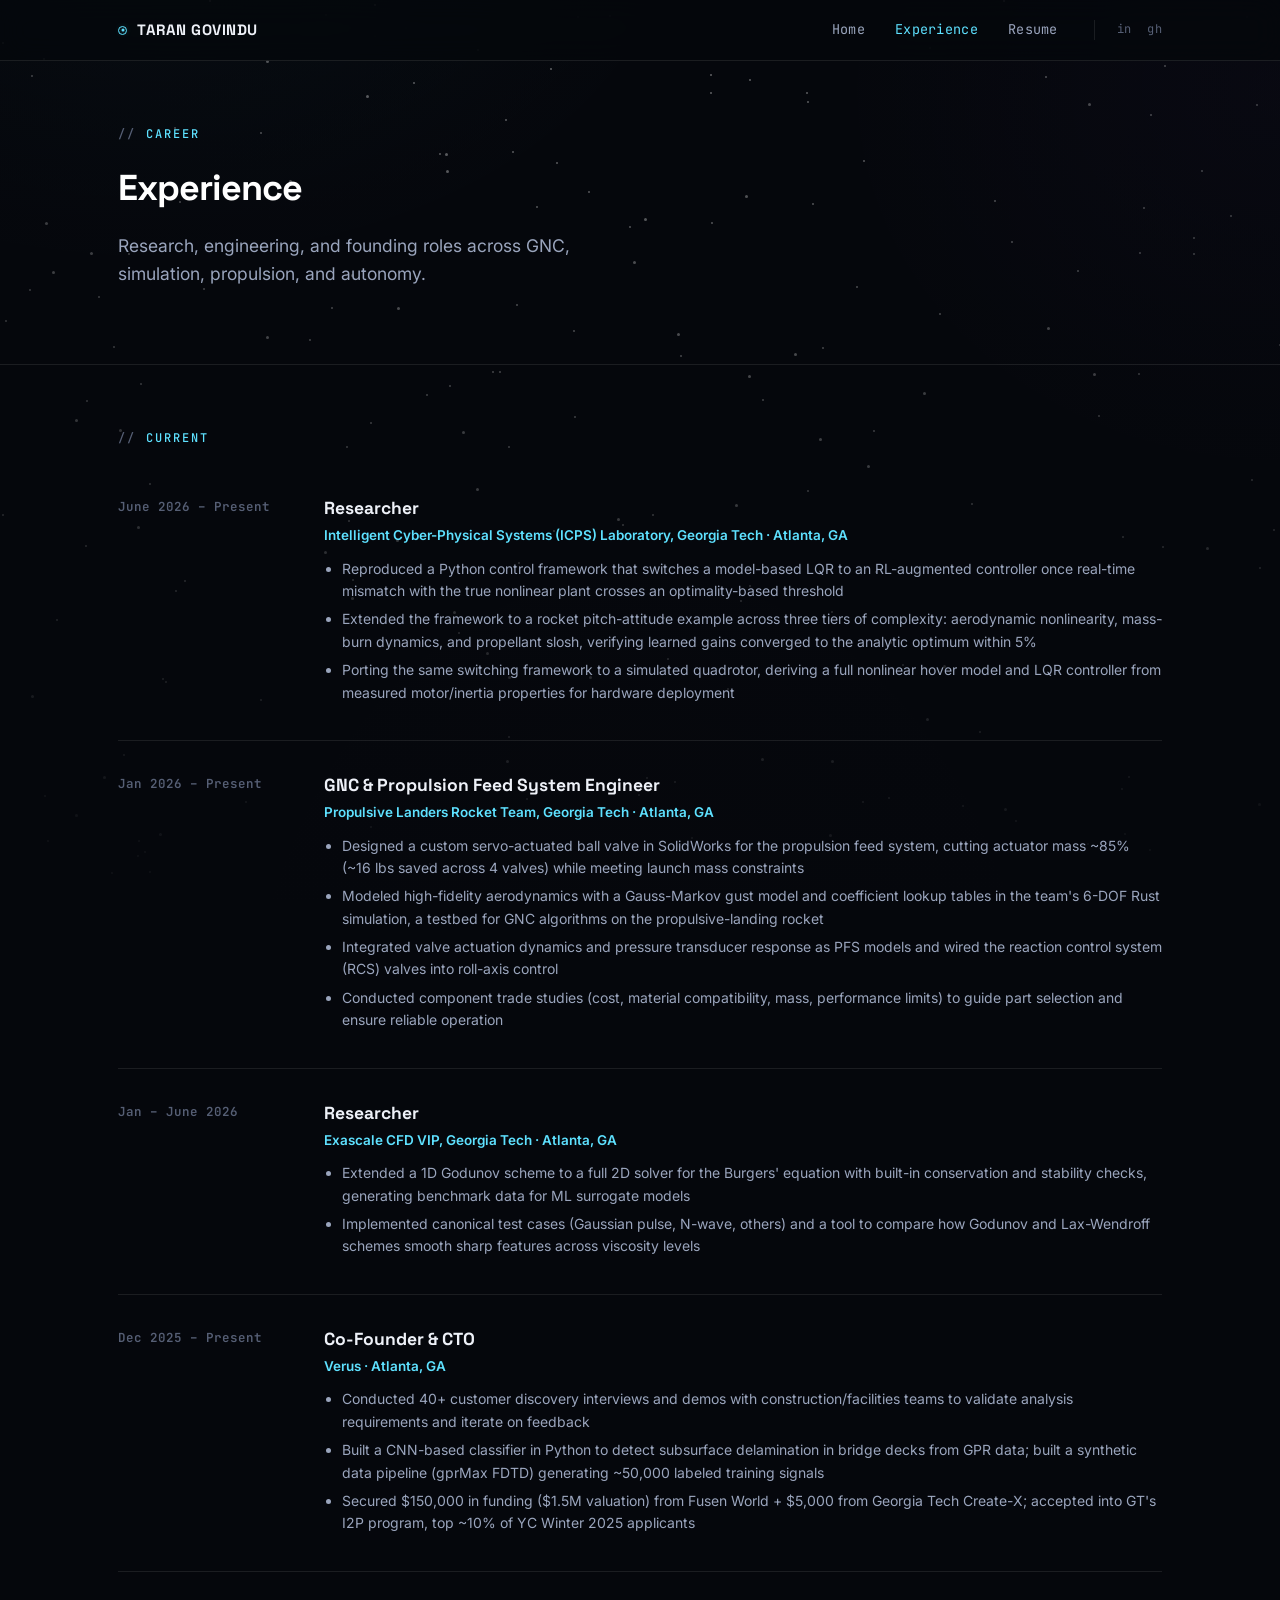
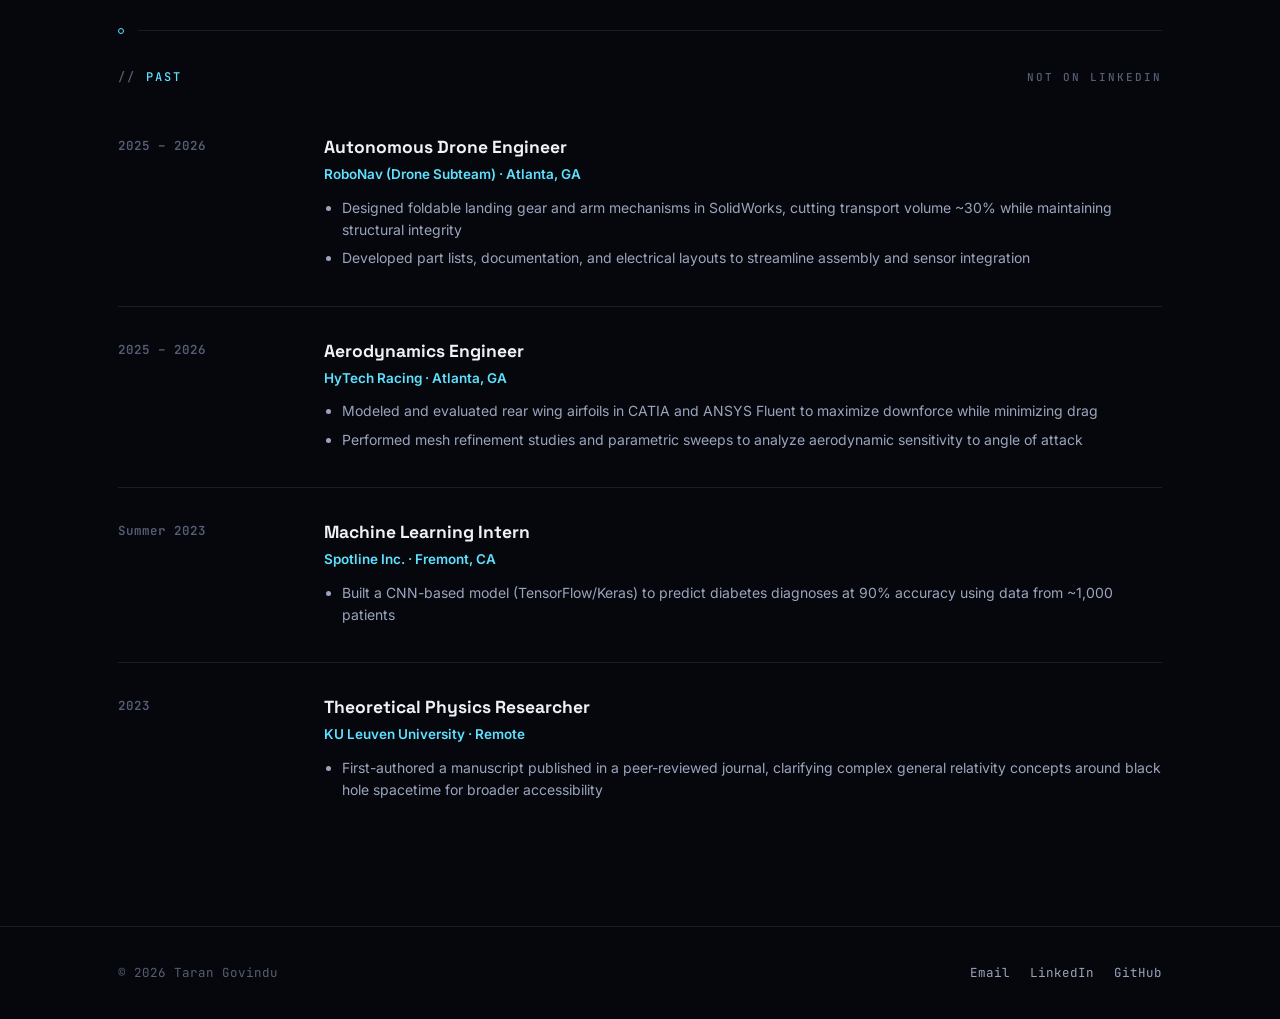
==== experience.html @ 582e8c36 "Add files via upload" ====
<!DOCTYPE html>
<html lang="en">
<head>
<meta charset="UTF-8">
<meta name="viewport" content="width=device-width, initial-scale=1.0">
<title>Experience | Taran Govindu</title>
<link rel="preconnect" href="https://fonts.googleapis.com">
<link href="https://fonts.googleapis.com/css2?family=Inter:wght@400;500;600;700&family=Space+Grotesk:wght@500;600;700&family=JetBrains+Mono:wght@400;500;600&display=swap" rel="stylesheet">
<link rel="stylesheet" href="style.css">
</head>
<body>

<div class="space-bg">
  <div class="stars-layer stars-small"></div>
  <div class="stars-layer stars-med"></div>
  <div class="stars-layer stars-big"></div>
  <div class="vignette"></div>
</div>

<nav>
  <div class="nav-inner">
    <div class="brand"><span class="orbit"></span>TARAN GOVINDU</div>
    <div class="nav-links">
      <a href="index.html">Home</a>
      <a href="experience.html" class="active">Experience</a>
      <a href="resume.html">Resume</a>
      <div class="nav-icons">
        <a href="https://www.linkedin.com/in/taran-govindu/" target="_blank">in</a>
        <a href="https://github.com/Gowindude" target="_blank">gh</a>
      </div>
    </div>
  </div>
</nav>

<header class="hero" style="padding:64px 0 44px;">
  <div class="wrap">
    <div class="eyebrow">Career</div>
    <h1 style="font-size:36px;">Experience</h1>
    <p class="tagline">Research, engineering, and founding roles across GNC, simulation, propulsion, and autonomy.</p>
  </div>
</header>

<section>
  <div class="wrap">

    <div class="eyebrow">Current</div>

    <div class="exp-item">
      <div class="exp-date">June 2026 – Present</div>
      <div>
        <div class="exp-role">Researcher</div>
        <div class="exp-org">Intelligent Cyber-Physical Systems (ICPS) Laboratory, Georgia Tech · Atlanta, GA</div>
        <ul>
          <li>Reproduced a Python control framework that switches a model-based LQR to an RL-augmented controller once real-time mismatch with the true nonlinear plant crosses an optimality-based threshold</li>
          <li>Extended the framework to a rocket pitch-attitude example across three tiers of complexity: aerodynamic nonlinearity, mass-burn dynamics, and propellant slosh, verifying learned gains converged to the analytic optimum within 5%</li>
          <li>Porting the same switching framework to a simulated quadrotor, deriving a full nonlinear hover model and LQR controller from measured motor/inertia properties for hardware deployment</li>
        </ul>
      </div>
    </div>

    <div class="exp-item">
      <div class="exp-date">Jan 2026 – Present</div>
      <div>
        <div class="exp-role">GNC &amp; Propulsion Feed System Engineer</div>
        <div class="exp-org">Propulsive Landers Rocket Team, Georgia Tech · Atlanta, GA</div>
        <ul>
          <li>Designed a custom servo-actuated ball valve in SolidWorks for the propulsion feed system, cutting actuator mass ~85% (~16 lbs saved across 4 valves) while meeting launch mass constraints</li>
          <li>Modeled high-fidelity aerodynamics with a Gauss-Markov gust model and coefficient lookup tables in the team's 6-DOF Rust simulation, a testbed for GNC algorithms on the propulsive-landing rocket</li>
          <li>Integrated valve actuation dynamics and pressure transducer response as PFS models and wired the reaction control system (RCS) valves into roll-axis control</li>
          <li>Conducted component trade studies (cost, material compatibility, mass, performance limits) to guide part selection and ensure reliable operation</li>
        </ul>
      </div>
    </div>

    <div class="exp-item">
      <div class="exp-date">Jan – June 2026</div>
      <div>
        <div class="exp-role">Researcher</div>
        <div class="exp-org">Exascale CFD VIP, Georgia Tech · Atlanta, GA</div>
        <ul>
          <li>Extended a 1D Godunov scheme to a full 2D solver for the Burgers' equation with built-in conservation and stability checks, generating benchmark data for ML surrogate models</li>
          <li>Implemented canonical test cases (Gaussian pulse, N-wave, others) and a tool to compare how Godunov and Lax-Wendroff schemes smooth sharp features across viscosity levels</li>
        </ul>
      </div>
    </div>

    <div class="exp-item">
      <div class="exp-date">Dec 2025 – Present</div>
      <div>
        <div class="exp-role">Co-Founder &amp; CTO</div>
        <div class="exp-org">Verus · Atlanta, GA</div>
        <ul>
          <li>Conducted 40+ customer discovery interviews and demos with construction/facilities teams to validate analysis requirements and iterate on feedback</li>
          <li>Built a CNN-based classifier in Python to detect subsurface delamination in bridge decks from GPR data; built a synthetic data pipeline (gprMax FDTD) generating ~50,000 labeled training signals</li>
          <li>Secured $150,000 in funding ($1.5M valuation) from Fusen World + $5,000 from Georgia Tech Create-X; accepted into GT's I2P program, top ~10% of YC Winter 2025 applicants</li>
        </ul>
      </div>
    </div>

    <div style="margin-top:12px; padding-top:44px;">
      <div class="orbit-divider"><span class="node"></span><span class="line"></span></div>
      <div class="eyebrow">Past <span class="idx">not on LinkedIn</span></div>
    </div>

    <div class="exp-item">
      <div class="exp-date">2025 – 2026</div>
      <div>
        <div class="exp-role">Autonomous Drone Engineer</div>
        <div class="exp-org">RoboNav (Drone Subteam) · Atlanta, GA</div>
        <ul>
          <li>Designed foldable landing gear and arm mechanisms in SolidWorks, cutting transport volume ~30% while maintaining structural integrity</li>
          <li>Developed part lists, documentation, and electrical layouts to streamline assembly and sensor integration</li>
        </ul>
      </div>
    </div>

    <div class="exp-item">
      <div class="exp-date">2025 – 2026</div>
      <div>
        <div class="exp-role">Aerodynamics Engineer</div>
        <div class="exp-org">HyTech Racing · Atlanta, GA</div>
        <ul>
          <li>Modeled and evaluated rear wing airfoils in CATIA and ANSYS Fluent to maximize downforce while minimizing drag</li>
          <li>Performed mesh refinement studies and parametric sweeps to analyze aerodynamic sensitivity to angle of attack</li>
        </ul>
      </div>
    </div>

    <div class="exp-item">
      <div class="exp-date">Summer 2023</div>
      <div>
        <div class="exp-role">Machine Learning Intern</div>
        <div class="exp-org">Spotline Inc. · Fremont, CA</div>
        <ul>
          <li>Built a CNN-based model (TensorFlow/Keras) to predict diabetes diagnoses at 90% accuracy using data from ~1,000 patients</li>
        </ul>
      </div>
    </div>

    <div class="exp-item" style="border-bottom:none;">
      <div class="exp-date">2023</div>
      <div>
        <div class="exp-role">Theoretical Physics Researcher</div>
        <div class="exp-org">KU Leuven University · Remote</div>
        <ul>
          <li>First-authored a manuscript published in a peer-reviewed journal, clarifying complex general relativity concepts around black hole spacetime for broader accessibility</li>
        </ul>
      </div>
    </div>

  </div>
</section>

<footer>
  <div class="wrap" style="display:flex; justify-content:space-between; width:100%; align-items:center;">
    <div>© 2026 Taran Govindu</div>
    <div class="footer-links">
      <a href="mailto:tgovindu6@gatech.edu">Email</a>
      <a href="https://www.linkedin.com/in/taran-govindu/" target="_blank">LinkedIn</a>
      <a href="https://github.com/Gowindude" target="_blank">GitHub</a>
    </div>
  </div>
</footer>

</body>
</html>
---- style.css ----
/* ===== Taran Govindu | Portfolio · Deep Space theme ===== */
:root{
  --bg: #05070c;
  --panel: rgba(16,20,32,0.6);
  --panel-solid: #0e1220;
  --border: rgba(255,255,255,0.09);
  --border-hover: rgba(94,225,255,0.45);
  --text: #eef1f8;
  --text-dim: #9aa5bd;
  --text-faint: #565f75;
  --accent: #5ee1ff;
  --accent-soft: rgba(94,225,255,0.14);
  --accent-2: #ffb454;
  --radius: 16px;
  --maxw: 1100px;
  --mono: 'JetBrains Mono', ui-monospace, monospace;
  --display: 'Space Grotesk', 'Inter', sans-serif;
  --body-font: 'Inter', -apple-system, sans-serif;
}
*{box-sizing:border-box;}
html{scroll-behavior:smooth;}
body{
  margin:0;
  background: var(--bg);
  color: var(--text);
  font-family: var(--body-font);
  line-height:1.6;
  position:relative;
  overflow-x:hidden;
}
a{color:inherit; text-decoration:none;}
.wrap{max-width:var(--maxw); margin:0 auto; padding:0 28px; position:relative; z-index:2;}

/* ===== Deep space background layers ===== */
.space-bg{
  position:fixed; inset:0; z-index:0; pointer-events:none; overflow:hidden;
  background:
    radial-gradient(ellipse 900px 600px at 12% -10%, rgba(94,225,255,0.05), transparent 60%),
    radial-gradient(ellipse 800px 700px at 100% 10%, rgba(157,94,255,0.05), transparent 55%),
    radial-gradient(ellipse 700px 900px at 50% 120%, rgba(255,140,80,0.03), transparent 60%),
    #05070c;
}
.stars-layer{position:absolute; inset:0; width:100%; height:100%;}
.stars-small{width:2px; height:2px; background:transparent; box-shadow:663px 617px #fff, 808px 2666px #fff, 98px 296px #fff, 1681px 2194px #fff, 192px 1497px #fff, 1193px 237px #fff, 1863px 2078px #fff, 439px 153px #fff, 176px 1776px #fff, 856px 286px #fff, 492px 371px #fff, 1128px 1738px #fff, 121px 2316px #fff, 253px 914px #fff, 1291px 2569px #fff, 1193px 253px #fff, 1181px 2398px #fff, 812px 203px #fff, 1999px 905px #fff, 95px 2280px #fff, 1758px 545px #fff, 593px 1716px #fff, 295px 2214px #fff, 241px 2338px #fff, 631px 2294px #fff, 1671px 2793px #fff, 370px 422px #fff, 1191px 2339px #fff, 1308px 769px #fff, 762px 399px #fff, 1121px 2916px #fff, 128px 2311px #fff, 122px 2535px #fff, 421px 2033px #fff, 1393px 2177px #fff, 875px 1286px #fff, 953px 2398px #fff, 1891px 1856px #fff, 740px 1227px #fff, 508px 736px #fff, 1431px 999px #fff, 167px 2352px #fff, 614px 2151px #fff, 1013px 1406px #fff, 1493px 1838px #fff, 589px 2494px #fff, 149px 483px #fff, 1048px 1712px #fff, 337px 1401px #fff, 311px 2002px #fff, 863px 160px #fff, 1970px 2737px #fff, 158px 2285px #fff, 1173px 1285px #fff, 696px 2847px #fff, 717px 2434px #fff, 1017px 2375px #fff, 1632px 1868px #fff, 140px 383px #fff, 1934px 1105px #fff, 970px 2855px #fff, 1360px 266px #fff, 124px 2994px #fff, 1436px 1268px #fff, 1325px 2367px #fff, 1395px 1825px #fff, 582px 2935px #fff, 790px 2738px #fff, 710px 92px #fff, 1926px 1891px #fff, 727px 688px #fff, 1251px 479px #fff, 1011px 241px #fff, 446px 1177px #fff, 264px 1014px #fff, 814px 1601px #fff, 1877px 2033px #fff, 165px 681px #fff, 919px 1645px #fff, 1125px 1138px #fff, 1809px 560px #fff, 1677px 1763px #fff, 1769px 2253px #fff, 570px 2893px #fff, 850px 1469px #fff, 1398px 1558px #fff, 1961px 945px #fff, 309px 339px #fff, 360px 619px #fff, 475px 2697px #fff, 477px 49px #fff, 993px 2413px #fff, 373px 1076px #fff, 577px 16px #fff, 298px 1716px #fff, 1094px 1512px #fff, 1248px 2319px #fff, 652px 514px #fff, 1414px 2111px #fff, 1946px 2529px #fff, 1341px 2769px #fff, 1515px 221px #fff, 935px 2787px #fff, 1634px 2290px #fff, 803px 1630px #fff, 817px 1614px #fff, 212px 1972px #fff, 1299px 1640px #fff, 127px 780px #fff, 137px 855px #fff, 902px 664px #fff, 225px 1392px #fff, 1230px 215px #fff, 209px 0px #fff, 1160px 619px #fff, 1098px 415px #fff, 1943px 1489px #fff, 1256px 104px #fff, 144px 851px #fff, 1257px 1541px #fff, 304px 2598px #fff, 516px 1422px #fff, 1233px 1491px #fff, 971px 503px #fff, 236px 1999px #fff, 954px 1967px #fff, 990px 1277px #fff, 175px 590px #fff, 209px 1403px #fff, 1516px 1084px #fff, 980px 2834px #fff, 330px 2114px #fff, 47px 840px #fff, 1947px 2163px #fff, 740px 600px #fff, 1413px 2224px #fff, 1872px 110px #fff, 1552px 2163px #fff, 610px 2633px #fff, 1768px 372px #fff, 1425px 1069px #fff, 1061px 1502px #fff, 1860px 684px #fff, 728px 912px #fff, 1090px 2218px #fff, 1595px 2059px #fff, 675px 2606px #fff, 456px 2511px #fff, 1661px 799px #fff, 1650px 980px #fff, 1675px 1641px #fff, 1515px 928px #fff, 409px 2120px #fff, 1009px 1456px #fff, 1497px 118px #fff, 57px 1144px #fff, 967px 1061px #fff, 396px 2836px #fff, 1239px 1410px #fff, 915px 2961px #fff, 715px 1493px #fff, 164px 903px #fff, 209px 929px #fff, 962px 805px #fff, 691px 837px #fff, 988px 2556px #fff, 1843px 2499px #fff, 1721px 7px #fff, 981px 2674px #fff, 704px 2634px #fff, 173px 2705px #fff, 245px 1591px #fff, 1602px 2914px #fff, 1536px 816px #fff, 979px 731px #fff, 888px 2604px #fff, 680px 355px #fff, 1640px 2956px #fff, 810px 1897px #fff, 822px 347px #fff, 1484px 650px #fff, 348px 520px #fff, 56px 619px #fff, 1209px 1906px #fff, 1651px 2686px #fff, 299px 2505px #fff, 1692px 2440px #fff, 971px 2692px #fff, 1919px 1435px #fff, 319px 2247px #fff, 1122px 536px #fff, 43px 58px #fff, 1637px 2975px #fff, 1330px 420px #fff, 1078px 570px #fff, 888px 797px #fff, 1691px 864px #fff, 57px 1031px #fff, 435px 1199px #fff, 1026px 985px #fff, 1564px 2402px #fff, 667px 1062px #fff, 1114px 1716px #fff, 1708px 536px #fff, 124px 1449px #fff, 1838px 1876px #fff, 1356px 2389px #fff, 1669px 2116px #fff, 861px 2054px #fff, 267px 2178px #fff, 310px 2144px #fff, 1045px 76px #fff, 1787px 1802px #fff, 1590px 750px #fff, 1246px 16px #fff, 1589px 613px #fff, 352px 579px #fff, 969px 2535px #fff, 1485px 492px #fff, 1139px 252px #fff, 667px 2794px #fff, 1061px 2173px #fff, 1137px 1976px #fff, 1606px 434px #fff, 1808px 2294px #fff, 116px 1017px #fff, 391px 1134px #fff, 86px 400px #fff, 1039px 1852px #fff, 1150px 114px #fff, 1556px 259px #fff, 907px 1333px #fff, 1254px 2070px #fff, 1241px 2097px #fff, 408px 2837px #fff, 567px 1852px #fff, 1040px 2184px #fff, 1653px 1958px #fff, 1039px 1014px #fff, 1431px 2143px #fff, 1795px 1063px #fff, 1889px 2291px #fff, 1828px 829px #fff, 1720px 1833px #fff, 280px 1706px #fff, 249px 1607px #fff, 905px 1294px #fff, 148px 2749px #fff, 492px 1754px #fff, 149px 871px #fff, 1371px 1240px #fff, 1605px 501px #fff, 1837px 632px #fff, 1924px 2933px #fff, 1317px 2704px #fff, 749px 585px #fff, 518px 562px #fff, 1981px 1915px #fff, 449px 385px #fff, 815px 1995px #fff, 333px 2735px #fff, 1704px 916px #fff, 330px 2893px #fff, 883px 2111px #fff, 827px 1389px #fff, 862px 801px #fff, 730px 1304px #fff, 188px 2957px #fff, 749px 79px #fff, 692px 2269px #fff, 939px 1804px #fff, 1440px 74px #fff, 787px 1357px #fff, 1059px 2555px #fff, 605px 2098px #fff, 1967px 263px #fff, 231px 936px #fff, 1990px 429px #fff, 172px 1087px #fff, 556px 162px #fff, 1855px 743px #fff, 553px 530px #fff, 1678px 1729px #fff, 1739px 2768px #fff, 1677px 1059px #fff, 831px 611px #fff, 1098px 2108px #fff, 1168px 2025px #fff, 1434px 1339px #fff, 183px 1143px #fff, 117px 2818px #fff, 375px 1742px #fff, 1833px 296px #fff, 550px 68px #fff, 1299px 362px #fff, 1641px 1067px #fff, 171px 2491px #fff, 1753px 910px #fff, 136px 1083px #fff, 1766px 498px #fff, 929px 47px #fff, 694px 2265px #fff, 855px 1097px #fff, 1273px 529px #fff, 88px 2158px #fff, 1453px 976px #fff, 1921px 448px #fff, 1984px 661px #fff, 536px 206px #fff, 370px 826px #fff, 1909px 1277px #fff, 1287px 1249px #fff, 1087px 843px #fff, 593px 1825px #fff, 1024px 2753px #fff, 364px 1108px #fff, 710px 74px #fff, 512px 151px #fff, 31px 75px #fff, 1501px 2071px #fff, 1128px 776px #fff, 1053px 1944px #fff, 503px 1831px #fff, 217px 2696px #fff, 1677px 2662px #fff, 885px 2689px #fff, 1013px 2236px #fff, 1709px 1610px #fff, 1987px 2075px #fff, 630px 2816px #fff, 440px 940px #fff, 701px 813px #fff, 1704px 2894px #fff, 1492px 2604px #fff, 286px 1657px #fff, 711px 222px #fff, 1714px 531px #fff, 29px 289px #fff, 1280px 1046px #fff, 882px 668px #fff, 113px 346px #fff, 1362px 1560px #fff, 1782px 2072px #fff, 1373px 1154px #fff, 1226px 992px #fff, 1418px 1200px #fff, 92px 1881px #fff, 379px 645px #fff, 550px 1826px #fff, 7px 1078px #fff, 745px 1347px #fff, 1991px 2240px #fff, 662px 1001px #fff, 70px 1267px #fff, 446px 1460px #fff, 374px 4px #fff, 686px 1563px #fff, 171px 1944px #fff, 571px 2059px #fff, 1343px 823px #fff, 508px 2067px #fff, 1589px 20px #fff, 186px 1082px #fff, 1673px 367px #fff, 294px 1636px #fff, 1201px 170px #fff, 806px 92px #fff, 613px 1246px #fff, 1289px 953px #fff, 173px 2398px #fff, 1961px 2167px #fff, 1747px 635px #fff, 1346px 2932px #fff, 1605px 2443px #fff, 797px 1335px #fff, 1475px 2024px #fff, 306px 1163px #fff, 1483px 2534px #fff, 1317px 592px #fff, 89px 2928px #fff, 1826px 2101px #fff, 1284px 1758px #fff, 1502px 2871px #fff, 1663px 2070px #fff, 285px 2145px #fff, 1541px 2065px #fff, 1164px 65px #fff, 1692px 2811px #fff, 1196px 2913px #fff, 1398px 2839px #fff, 1316px 941px #fff, 174px 127px #fff, 85px 545px #fff, 1304px 1477px #fff, 1965px 429px #fff, 771px 1848px #fff, 1143px 207px #fff, 1285px 77px #fff, 1282px 2176px #fff, 1394px 1001px #fff, 1002px 1080px #fff, 6px 1871px #fff, 1633px 287px #fff, 1532px 2060px #fff, 1838px 2192px #fff, 188px 2700px #fff, 1077px 270px #fff, 1527px 1940px #fff, 516px 304px #fff, 1732px 1087px #fff, 480px 2987px #fff, 1549px 840px #fff, 472px 2662px #fff, 1998px 1885px #fff, 1011px 1566px #fff, 157px 1962px #fff, 1864px 2800px #fff, 588px 191px #fff, 1263px 2591px #fff, 1316px 812px #fff, 158px 2456px #fff, 301px 1358px #fff, 520px 2668px #fff, 1522px 2838px #fff, 623px 2544px #fff, 1162px 546px #fff, 25px 1975px #fff, 124px 1989px #fff, 550px 2752px #fff, 203px 2835px #fff, 445px 2767px #fff, 1002px 1191px #fff, 1451px 2115px #fff, 584px 1903px #fff, 954px 1910px #fff, 1571px 485px #fff, 1830px 2249px #fff, 408px 1276px #fff, 175px 1937px #fff, 35px 1186px #fff, 939px 313px #fff, 1679px 2075px #fff, 1982px 1840px #fff, 550px 1584px #fff, 429px 863px #fff, 152px 2381px #fff, 184px 580px #fff, 1530px 2146px #fff, 536px 1472px #fff, 271px 2471px #fff, 1679px 2587px #fff, 1041px 1145px #fff, 1816px 461px #fff, 1440px 1495px #fff, 473px 2039px #fff, 1838px 1991px #fff, 807px 101px #fff, 325px 14px #fff, 1945px 2013px #fff, 1395px 1846px #fff, 830px 1236px #fff, 1489px 576px #fff, 852px 1408px #fff, 770px 1294px #fff, 247px 1357px #fff, 3px 1329px #fff, 1537px 1385px #fff, 1718px 1631px #fff, 245px 801px #fff, 1460px 48px #fff, 1846px 1187px #fff, 518px 1524px #fff, 133px 1609px #fff, 799px 2413px #fff, 156px 1477px #fff, 1895px 1753px #fff, 1547px 1127px #fff, 1749px 197px #fff, 574px 416px #fff, 105px 2711px #fff, 584px 2600px #fff, 1916px 609px #fff, 510px 1088px #fff, 893px 2092px #fff, 646px 777px #fff, 1583px 1529px #fff, 1607px 1752px #fff, 1810px 118px #fff, 1662px 2584px #fff, 819px 2269px #fff, 1124px 833px #fff, 1473px 330px #fff, 101px 2999px #fff, 841px 1846px #fff, 1259px 567px #fff, 1319px 1172px #fff, 994px 200px #fff, 1867px 2253px #fff, 260px 699px #fff, 967px 1699px #fff, 703px 1154px #fff, 609px 1047px #fff, 1513px 2673px #fff, 532px 1663px #fff, 1343px 977px #fff, 616px 1979px #fff, 1141px 2739px #fff, 807px 490px #fff, 342px 2634px #fff, 331px 307px #fff, 425px 2050px #fff, 1855px 2036px #fff, 1127px 901px #fff, 927px 1363px #fff, 1554px 1843px #fff, 875px 571px #fff, 1121px 788px #fff, 499px 371px #fff, 357px 1400px #fff, 1138px 373px #fff, 653px 979px #fff, 754px 1058px #fff, 1657px 2333px #fff, 413px 82px #fff, 1535px 1690px #fff, 784px 1695px #fff, 1527px 2146px #fff, 430px 1543px #fff, 553px 1385px #fff, 1540px 254px #fff, 1020px 1136px #fff, 1176px 1475px #fff, 257px 2812px #fff, 1030px 2167px #fff, 1289px 884px #fff, 189px 1110px #fff, 1836px 1017px #fff, 787px 1637px #fff, 1322px 1826px #fff, 884px 1278px #fff, 1738px 89px #fff, 260px 132px #fff, 870px 2906px #fff, 1564px 1938px #fff, 1983px 2405px #fff, 1003px 0px #fff, 149px 1603px #fff, 1905px 2162px #fff, 1751px 1917px #fff, 1991px 1838px #fff, 508px 446px #fff, 458px 632px #fff, 311px 2139px #fff, 1990px 2793px #fff, 223px 2956px #fff, 1435px 2651px #fff, 1733px 1873px #fff, 174px 2258px #fff, 1591px 161px #fff, 2px 514px #fff, 476px 2332px #fff, 1883px 153px #fff, 1321px 2928px #fff, 622px 524px #fff, 1283px 1031px #fff, 1081px 2606px #fff, 895px 2861px #fff, 1564px 459px #fff, 203px 288px #fff, 615px 2148px #fff, 1932px 2387px #fff, 392px 1589px #fff, 534px 915px #fff, 1618px 2461px #fff, 2px 42px #fff, 1100px 1235px #fff, 943px 1141px #fff, 1963px 1295px #fff, 1320px 992px #fff, 973px 2155px #fff, 480px 2240px #fff, 505px 119px #fff, 1967px 1686px #fff, 1443px 2660px #fff, 629px 226px #fff, 44px 795px #fff, 1020px 2762px #fff, 1325px 1720px #fff, 166px 1053px #fff, 466px 2733px #fff, 869px 1516px #fff, 464px 2019px #fff, 69px 2850px #fff, 692px 2942px #fff, 861px 1484px #fff, 1397px 1623px #fff, 405px 27px #fff, 1632px 1196px #fff, 1513px 2067px #fff, 138px 840px #fff, 1015px 820px #fff, 638px 794px #fff, 472px 1905px #fff, 453px 1085px #fff, 1557px 1208px #fff, 223px 2554px #fff, 1015px 2498px #fff, 383px 914px #fff, 993px 1708px #fff, 1864px 2725px #fff, 115px 2436px #fff, 299px 1611px #fff, 111px 872px #fff, 48px 2441px #fff, 290px 1701px #fff, 106px 2907px #fff, 123px 754px #fff, 805px 1841px #fff, 1839px 2916px #fff, 1809px 1286px #fff, 1500px 463px #fff, 162px 678px #fff, 674px 781px #fff, 379px 2672px #fff, 1916px 2149px #fff, 1528px 1915px #fff, 65px 1277px #fff, 1360px 2971px #fff, 775px 1531px #fff, 679px 1812px #fff, 346px 446px #fff, 5px 320px #fff, 573px 330px #fff, 719px 1721px #fff, 1956px 506px #fff, 1149px 849px #fff, 778px 1460px #fff, 1574px 1264px #fff, 1683px 1771px #fff, 179px 201px #fff, 1444px 1939px #fff, 400px 1526px #fff, 1109px 1828px #fff, 395px 1324px #fff, 745px 1943px #fff, 62px 2587px #fff, 841px 1015px #fff, 1662px 2561px #fff, 1570px 1657px #fff, 83px 1538px #fff, 71px 1900px #fff, 128px 253px #fff, 526px 798px #fff, 1530px 257px #fff, 1840px 2480px #fff, 694px 1486px #fff, 557px 1372px #fff, 1961px 2527px #fff, 89px 1073px #fff, 1528px 2935px #fff, 1412px 1296px #fff, 1892px 1128px #fff, 609px 15px #fff, 1477px 2439px #fff, 1876px 2596px #fff, 1938px 267px #fff, 49px 957px #fff, 219px 1946px #fff, 1465px 1907px #fff, 1953px 1583px #fff, 1617px 1028px #fff, 1870px 1761px #fff, 1668px 2021px #fff, 271px 2033px #fff, 374px 35px #fff, 1643px 1242px #fff, 1685px 2834px #fff, 1582px 619px #fff, 1243px 967px #fff, 671px 1308px #fff, 943px 1482px #fff, 1605px 2440px #fff, 161px 2096px #fff, 404px 1604px #fff, 1541px 655px #fff, 506px 1670px #fff, 132px 2660px #fff, 69px 1973px #fff, 1131px 2230px #fff, 667px 658px #fff, 873px 430px #fff, 147px 1084px #fff, 1279px 344px #fff, 426px 394px #fff, 862px 2041px #fff, 1453px 1830px #fff, 354px 959px #fff, 272px 1707px #fff, 943px 2540px #fff, 1825px 2761px #fff; opacity:0.4;}
.stars-med{width:3px; height:3px; background:transparent; box-shadow:481px 2205px #fff, 1734px 2721px #fff, 1555px 496px #fff, 1596px 1203px #fff, 601px 1144px #fff, 1160px 1096px #fff, 763px 1040px #fff, 1511px 1066px #fff, 407px 1799px #fff, 506px 760px #fff, 502px 964px #fff, 314px 1152px #fff, 1810px 2368px #fff, 385px 1336px #fff, 132px 1622px #fff, 515px 1007px #fff, 1039px 2155px #fff, 473px 2660px #fff, 1655px 411px #fff, 1338px 1900px #fff, 75px 419px #fff, 9px 1944px #fff, 1808px 946px #fff, 1721px 1836px #fff, 1872px 1531px #fff, 82px 1202px #fff, 476px 488px #fff, 103px 776px #fff, 1229px 2388px #fff, 397px 307px #fff, 762px 2099px #fff, 1773px 728px #fff, 919px 2470px #fff, 532px 2722px #fff, 1936px 25px #fff, 216px 2611px #fff, 1220px 2906px #fff, 1269px 1432px #fff, 445px 153px #fff, 755px 1392px #fff, 289px 180px #fff, 417px 1044px #fff, 78px 2455px #fff, 1499px 2669px #fff, 1871px 833px #fff, 1668px 46px #fff, 1676px 1340px #fff, 837px 2778px #fff, 761px 758px #fff, 1271px 1278px #fff, 159px 833px #fff, 64px 2030px #fff, 1122px 1980px #fff, 129px 1671px #fff, 207px 1619px #fff, 1359px 2253px #fff, 316px 2618px #fff, 1093px 373px #fff, 1337px 670px #fff, 814px 2848px #fff, 555px 1678px #fff, 580px 2735px #fff, 629px 1711px #fff, 1952px 210px #fff, 639px 2320px #fff, 1809px 1463px #fff, 848px 1705px #fff, 37px 1490px #fff, 1319px 807px #fff, 800px 2982px #fff, 829px 834px #fff, 1929px 24px #fff, 889px 641px #fff, 867px 465px #fff, 1680px 370px #fff, 831px 2366px #fff, 1808px 1493px #fff, 943px 665px #fff, 266px 60px #fff, 105px 2259px #fff, 291px 2624px #fff, 1651px 1624px #fff, 182px 2346px #fff, 1274px 1518px #fff, 1509px 2066px #fff, 351px 597px #fff, 712px 1160px #fff, 331px 2134px #fff, 351px 274px #fff, 222px 1571px #fff, 1004px 808px #fff, 617px 518px #fff, 1714px 178px #fff, 1997px 1977px #fff, 644px 218px #fff, 1244px 2606px #fff, 794px 353px #fff, 1851px 2917px #fff, 1270px 2818px #fff, 1688px 656px #fff, 1311px 909px #fff, 1271px 1656px #fff, 1258px 803px #fff, 1698px 1937px #fff, 374px 2315px #fff, 446px 170px #fff, 818px 2121px #fff, 320px 1571px #fff, 735px 504px #fff, 306px 1011px #fff, 1987px 2969px #fff, 1670px 788px #fff, 84px 2303px #fff, 1725px 2753px #fff, 78px 2735px #fff, 1716px 1327px #fff, 241px 1596px #fff, 1227px 1866px #fff, 1126px 2568px #fff, 1593px 1254px #fff, 1329px 1720px #fff, 631px 2386px #fff, 510px 1743px #fff, 797px 2698px #fff, 752px 1830px #fff, 1031px 1795px #fff, 366px 95px #fff, 7px 2534px #fff, 1002px 1905px #fff, 481px 1830px #fff, 1563px 2533px #fff, 1597px 1877px #fff, 1713px 735px #fff, 1659px 1938px #fff, 819px 438px #fff, 137px 526px #fff, 734px 1763px #fff, 748px 375px #fff, 1643px 1810px #fff, 1032px 2089px #fff, 1345px 166px #fff, 83px 2606px #fff, 266px 336px #fff, 1888px 1285px #fff, 1592px 2950px #fff, 1047px 327px #fff, 111px 2064px #fff, 1832px 1547px #fff, 1336px 557px #fff, 52px 271px #fff, 1257px 2998px #fff, 1418px 448px #fff, 396px 539px #fff, 1813px 2014px #fff, 589px 676px #fff, 1405px 2953px #fff, 1905px 905px #fff, 134px 1437px #fff, 1250px 1033px #fff, 325px 1326px #fff, 1836px 2513px #fff, 563px 1869px #fff, 294px 1041px #fff, 1028px 1966px #fff, 426px 2424px #fff, 538px 2522px #fff, 1036px 972px #fff, 653px 1524px #fff, 75px 814px #fff, 372px 1652px #fff, 330px 2607px #fff, 1917px 1139px #fff, 1391px 1342px #fff, 1833px 1543px #fff, 345px 1082px #fff, 235px 2173px #fff, 99px 2606px #fff, 1757px 1473px #fff, 1978px 1855px #fff, 1137px 2135px #fff, 1187px 2821px #fff, 1807px 428px #fff, 516px 2194px #fff, 1289px 1614px #fff, 1511px 1521px #fff, 542px 1539px #fff, 755px 2364px #fff, 299px 1475px #fff, 677px 333px #fff, 905px 942px #fff, 361px 2520px #fff, 1522px 197px #fff, 606px 2113px #fff, 519px 1270px #fff, 1309px 2399px #fff, 1901px 2718px #fff, 1834px 1280px #fff, 1501px 7px #fff, 1530px 138px #fff, 453px 611px #fff; opacity:0.55; border-radius:50%;}
.stars-big{width:3px; height:3px; background:transparent; opacity:0.5; box-shadow:595px 2523px #fff, 1281px 1770px #fff, 855px 2099px #fff, 745px 195px #fff, 270px 2000px #fff, 465px 2508px #fff, 1337px 186px #fff, 45px 222px #fff, 5px 2322px #fff, 726px 1244px #fff, 217px 2142px #fff, 731px 2187px #fff, 459px 1692px #fff, 1195px 1233px #fff, 1206px 547px #fff, 418px 1500px #fff, 1277px 1945px #fff, 324px 551px #fff, 28px 997px #fff, 1448px 611px #fff, 923px 392px #fff, 130px 2614px #fff, 296px 2725px #fff, 1601px 1104px #fff, 823px 1082px #fff, 1980px 47px #fff, 114px 2641px #fff, 1681px 2303px #fff, 1828px 1434px #fff, 1217px 2644px #fff, 1184px 1817px #fff, 1232px 2120px #fff, 1502px 2018px #fff, 508px 676px #fff, 1850px 1px #fff, 90px 252px #fff, 1088px 103px #fff, 831px 760px #fff, 486px 652px #fff, 119px 429px #fff, 25px 2509px #fff, 1128px 2690px #fff, 1927px 807px #fff, 291px 1692px #fff, 408px 2122px #fff, 1245px 2632px #fff, 1038px 2652px #fff, 1313px 1700px #fff, 1665px 2511px #fff, 357px 2083px #fff, 633px 261px #fff, 614px 2563px #fff, 99px 2966px #fff, 1603px 1957px #fff, 1465px 2205px #fff, 13px 1536px #fff, 1729px 1788px #fff, 1526px 1905px #fff, 164px 2685px #fff, 926px 718px #fff, 462px 431px #fff, 535px 951px #fff, 1318px 158px #fff, 252px 1374px #fff, 1825px 2847px #fff, 1930px 1078px #fff, 1457px 215px #fff, 544px 2604px #fff, 1134px 2782px #fff, 893px 2808px #fff, 1614px 2143px #fff, 1990px 1086px #fff, 605px 2629px #fff, 1901px 888px #fff, 174px 2078px #fff, 31px 695px #fff, 533px 967px #fff, 1723px 830px #fff, 1934px 652px #fff, 1528px 1338px #fff, 393px 1592px #fff, 672px 2462px #fff, 489px 1554px #fff, 1858px 2583px #fff, 1887px 2837px #fff, 1362px 2196px #fff, 961px 1933px #fff, 1719px 2173px #fff, 1428px 26px #fff, 1756px 108px #fff; border-radius:50%; animation:twinkle 6s ease-in-out infinite;}
@keyframes twinkle{
  0%,100%{opacity:0.3;}
  50%{opacity:0.65;}
}
.vignette{
  position:absolute; inset:0;
  background: radial-gradient(ellipse 1400px 900px at 50% 0%, rgba(5,7,12,0.25) 0%, rgba(5,7,12,0.92) 100%);
}
@media (prefers-reduced-motion: reduce){
  .stars-big{animation:none;}
}

/* ===== NAV ===== */
nav{
  position:sticky; top:0; z-index:50;
  background:rgba(5,7,12,0.72);
  backdrop-filter:blur(14px);
  border-bottom:1px solid var(--border);
}
.nav-inner{
  max-width:var(--maxw); margin:0 auto; padding:18px 28px;
  display:flex; align-items:center; justify-content:space-between;
}
.brand{
  font-family:var(--display); font-weight:700; font-size:15px; letter-spacing:0.5px;
  display:flex; align-items:center; gap:10px;
}
.brand .orbit{
  width:9px; height:9px; border-radius:50%; border:1px solid var(--accent);
  position:relative;
}
.brand .orbit::after{
  content:''; position:absolute; top:50%; left:50%; width:3px; height:3px; border-radius:50%;
  background:var(--accent); transform:translate(-50%,-50%); box-shadow:0 0 6px var(--accent);
}
.nav-links{display:flex; align-items:center; gap:30px; font-size:13.5px; font-family:var(--mono);}
.nav-links a{color:var(--text-dim); transition:color .15s; letter-spacing:0.3px;}
.nav-links a:hover{color:var(--text);}
.nav-links a.active{color:var(--accent);}
.nav-icons{display:flex; gap:16px; margin-left:6px; padding-left:22px; border-left:1px solid var(--border);}
.nav-icons a{color:var(--text-faint); font-size:12px;}
.nav-icons a:hover{color:var(--accent);}

/* ===== Mono eyebrow / HUD label ===== */
.eyebrow{
  font-family:var(--mono); font-size:12px; letter-spacing:2px; text-transform:uppercase;
  color:var(--accent); font-weight:500; margin-bottom:16px; display:flex; align-items:center; gap:10px;
}
.eyebrow::before{content:'//'; color:var(--text-faint);}
.eyebrow .idx{
  margin-left:auto; color:var(--text-faint); font-size:11px;
}

/* ===== HERO ===== */
.hero{padding:110px 0 76px; border-bottom:1px solid var(--border); position:relative;}
.hero h1{
  font-family:var(--display); font-size:52px; font-weight:700; margin:0 0 14px; letter-spacing:-1px;
  background:linear-gradient(120deg, #fff 30%, var(--accent) 90%);
  -webkit-background-clip:text; background-clip:text; -webkit-text-fill-color:transparent;
}
.hero .tagline{color:var(--text-dim); font-size:17.5px; max-width:540px; margin:0 0 32px;}
.hero-ctas{display:flex; gap:12px; flex-wrap:wrap;}
.btn{
  padding:12px 22px; border-radius:9px; font-size:13.5px; font-weight:600;
  border:1px solid var(--border); display:inline-flex; align-items:center; gap:7px;
  cursor:pointer; font-family:var(--mono); letter-spacing:0.3px; transition:all .15s;
}
.btn-primary{background:var(--accent); color:#05070c; border-color:var(--accent);}
.btn-primary:hover{box-shadow:0 0 24px rgba(94,225,255,0.35);}
.btn-ghost{background:rgba(255,255,255,0.02); color:var(--text);}
.btn-ghost:hover{border-color:var(--border-hover); color:var(--accent);}

/* ===== SECTION shell ===== */
section{padding:64px 0;}
section.bordered{border-bottom:1px solid var(--border);}
.section-title{font-family:var(--display); font-size:28px; font-weight:700; margin:0 0 16px; letter-spacing:-0.4px;}

/* orbit divider */
.orbit-divider{
  display:flex; align-items:center; gap:14px; margin:0 0 34px; color:var(--text-faint);
}
.orbit-divider .line{flex:1; height:1px; background:var(--border);}
.orbit-divider .node{width:6px; height:6px; border-radius:50%; border:1px solid var(--accent);}

/* ===== ABOUT ===== */
.about-grid{display:grid; grid-template-columns:170px 1fr; gap:36px; align-items:start;}
@media (max-width:700px){.about-grid{grid-template-columns:1fr;}}
.about-photo{
  width:170px; height:170px; border-radius:14px; overflow:hidden;
  border:1px solid var(--border); background:var(--panel-solid);
}
.about-photo img{width:100%; height:100%; object-fit:cover; display:block; filter:saturate(0.92) contrast(1.03);}
.about-text{color:var(--text-dim); font-size:15.5px; max-width:640px; margin-bottom:22px;}
.skills-line{
  font-size:13px; color:var(--text-dim); line-height:2;
  background:var(--panel); backdrop-filter:blur(10px); border:1px solid var(--border);
  border-radius:12px; padding:18px 20px; font-family:var(--mono);
}
.skills-line b{color:var(--accent); font-weight:600;}
.edu-line{margin-top:16px; font-size:14px; color:var(--text-dim);}
.edu-line b{color:var(--text);}

/* ===== PROJECT CARDS ===== */
.project-grid{display:grid; grid-template-columns:repeat(3,1fr); gap:22px; margin-top:8px;}
@media (max-width:900px){.project-grid{grid-template-columns:1fr;}}
.pcard{
  background:var(--panel); backdrop-filter:blur(10px); border:1px solid var(--border);
  border-radius:var(--radius); overflow:hidden; display:flex; flex-direction:column;
  position:relative; transition:border-color .2s, transform .2s;
}
.pcard:hover{border-color:var(--border-hover); transform:translateY(-3px);}
.pcard::before, .pcard::after{
  content:''; position:absolute; width:14px; height:14px; border-color:var(--accent); opacity:0; transition:opacity .2s;
}
.pcard::before{top:8px; left:8px; border-top:1.5px solid; border-left:1.5px solid;}
.pcard::after{bottom:8px; right:8px; border-bottom:1.5px solid; border-right:1.5px solid;}
.pcard:hover::before, .pcard:hover::after{opacity:0.8;}
.pcard-thumb{
  height:170px; overflow:hidden; border-bottom:1px solid var(--border); position:relative;
}
.pcard-thumb img{width:100%; height:100%; object-fit:cover; display:block; filter:saturate(0.95) contrast(1.05);}
.pcard-thumb .thumb-fallback{
  height:100%; display:flex; align-items:center; justify-content:center;
  font-family:var(--mono); font-size:11px; color:var(--text-faint); letter-spacing:1px; text-transform:uppercase;
  background:linear-gradient(135deg, #141a2c, #0a0d16);
}
.pcard-body{padding:20px 20px 22px;}
.pcard h3{margin:0 0 9px; font-size:16.5px; font-weight:700; font-family:var(--display);}
.tags{display:flex; gap:6px; flex-wrap:wrap; margin-bottom:15px;}
.tag{
  background:var(--accent-soft); color:var(--accent); font-size:10.5px; padding:4px 9px;
  border-radius:5px; font-weight:600; letter-spacing:0.3px; font-family:var(--mono);
}
.whr h4{
  font-size:10.5px; text-transform:uppercase; letter-spacing:1.5px; color:var(--accent-2);
  margin:15px 0 7px; font-weight:700; font-family:var(--mono);
}
.whr h4:first-child{margin-top:0;}
.whr ul{margin:0; padding-left:16px; color:var(--text-dim); font-size:13.3px;}
.whr li{margin-bottom:5px;}
.pcard-meta{
  margin-top:15px; padding-top:13px; border-top:1px solid var(--border);
  font-size:11.5px; color:var(--text-faint); display:flex; justify-content:space-between; align-items:center;
  font-family:var(--mono);
}
.pcard-meta a{color:var(--accent); font-weight:600;}
.teammate-note{
  font-size:11.5px; color:var(--text-faint); margin-top:11px; font-style:italic;
}

/* ===== PAST PROJECTS ===== */
.past-list{display:flex; flex-direction:column; gap:0; margin-top:6px; border-top:1px solid var(--border);}
.past-row{
  display:flex; gap:18px; align-items:flex-start; padding:20px 0;
  border-bottom:1px solid var(--border);
}
.past-thumb{
  width:64px; height:64px; border-radius:9px; flex-shrink:0; overflow:hidden;
  border:1px solid var(--border); background:var(--panel-solid);
}
.past-thumb img{width:100%; height:100%; object-fit:cover; display:block;}
.past-row h4{margin:0 0 5px; font-size:14.5px; font-weight:700; font-family:var(--display);}
.past-row .meta-tag{color:var(--text-faint); font-weight:500; font-family:var(--body-font); font-size:13px;}
.past-row p{margin:0; font-size:13.5px; color:var(--text-dim);}
.past-row .tags{margin-top:9px; margin-bottom:0;}
.past-row a.paper-link{color:var(--accent); font-size:12.5px; font-family:var(--mono); display:inline-block; margin-top:8px;}
.past-row .read-more{
  color:var(--accent); font-size:12.5px; font-family:var(--mono); display:inline-block; margin-top:9px;
  border-bottom:1px solid transparent;
}
.past-row .read-more:hover{border-bottom-color:var(--accent);}
.past-section-cta{margin-top:26px; text-align:center;}

/* ===== PROJECT MODAL / LIGHTBOX ===== */
.pcard{cursor:pointer;}
.pcard-summary{color:var(--text-dim); font-size:13.5px; margin:0 0 14px;}
.pcard-links{display:flex; gap:14px; flex-wrap:wrap; font-family:var(--mono); font-size:11.5px; margin-bottom:6px;}
.pcard-links a{color:var(--accent);}
.pcard-links a:hover{text-decoration:underline;}
.view-details{
  margin-top:14px; font-family:var(--mono); font-size:12px; color:var(--accent);
  display:flex; align-items:center; gap:6px;
}

.modal-overlay{
  position:fixed; inset:0; z-index:100; background:rgba(3,4,8,0.82); backdrop-filter:blur(6px);
  display:none; align-items:flex-start; justify-content:center; padding:56px 20px; overflow-y:auto;
}
.modal-overlay.open{display:flex;}
.modal-panel{
  width:100%; max-width:760px; background:var(--panel-solid); border:1px solid var(--border);
  border-radius:18px; position:relative; padding:36px 36px 40px;
  box-shadow:0 30px 80px rgba(0,0,0,0.5);
}
.modal-close{
  position:absolute; top:18px; right:18px; width:34px; height:34px; border-radius:50%;
  border:1px solid var(--border); background:rgba(255,255,255,0.03); color:var(--text-dim);
  font-size:16px; cursor:pointer; display:flex; align-items:center; justify-content:center;
}
.modal-close:hover{color:var(--accent); border-color:var(--border-hover);}
.modal-panel h2{font-family:var(--display); font-size:24px; margin:0 0 10px; padding-right:40px;}
.modal-gallery{display:grid; grid-template-columns:repeat(auto-fit, minmax(180px,1fr)); gap:10px; margin:18px 0 20px;}
.modal-gallery img{width:100%; height:150px; object-fit:cover; border-radius:10px; border:1px solid var(--border);}
.modal-panel .whr h4{margin-top:18px;}
.modal-panel .pcard-links{margin-top:20px; padding-top:18px; border-top:1px solid var(--border);}
.modal-panel .teammate-note{margin-top:10px;}

/* ===== PAST PROJECT DETAIL PAGE ===== */
.pp-detail{
  padding:44px 0; border-bottom:1px solid var(--border); scroll-margin-top:80px;
}
.pp-detail:last-child{border-bottom:none;}
.pp-detail h2{font-family:var(--display); font-size:24px; margin:0 0 4px;}
.pp-detail .pp-meta{color:var(--text-faint); font-size:13px; font-family:var(--mono); margin-bottom:16px;}
.pp-gallery{display:grid; grid-template-columns:repeat(auto-fit, minmax(200px,1fr)); gap:12px; margin:18px 0 22px;}
.pp-gallery img{width:100%; height:170px; object-fit:cover; border-radius:12px; border:1px solid var(--border);}
.pp-detail .whr{max-width:720px;}
.pp-detail .whr h4{margin-top:20px;}
.pp-back{
  font-family:var(--mono); font-size:13px; color:var(--text-dim); display:inline-flex; align-items:center; gap:6px; margin-bottom:6px;
}
.pp-back:hover{color:var(--accent);}

/* ===== EXPERIENCE PAGE ===== */
.exp-item{
  display:grid; grid-template-columns:180px 1fr; gap:26px;
  padding:30px 0; border-bottom:1px solid var(--border);
}
@media (max-width:640px){.exp-item{grid-template-columns:1fr; gap:8px;}}
.exp-date{color:var(--text-faint); font-size:12.5px; font-weight:600; padding-top:3px; font-family:var(--mono);}
.exp-role{font-size:17.5px; font-weight:700; margin:0 0 3px; font-family:var(--display);}
.exp-org{color:var(--accent); font-size:13.5px; font-weight:600; margin-bottom:11px;}
.exp-item ul{margin:0; padding-left:18px; color:var(--text-dim); font-size:14px;}
.exp-item li{margin-bottom:6px;}
.exp-flag{
  display:inline-block; font-size:10px; text-transform:uppercase; letter-spacing:0.5px;
  color:var(--accent-2); border:1px solid rgba(255,180,84,0.35); background:rgba(255,180,84,0.08); border-radius:5px;
  padding:2px 7px; margin-left:8px; font-weight:600; font-family:var(--mono);
}

/* ===== RESUME PAGE ===== */
.resume-wrap{display:flex; gap:34px; align-items:flex-start; margin-top:8px;}
@media (max-width:800px){.resume-wrap{flex-direction:column;}}
.resume-preview{
  flex:1; background:var(--panel); backdrop-filter:blur(10px); border:1px solid var(--border); border-radius:var(--radius);
  aspect-ratio:8.5/11.3; display:flex; align-items:center; justify-content:center;
  color:var(--text-faint); font-size:13px; font-family:var(--mono);
  padding:22px; box-shadow: inset 0 1px 0 rgba(255,255,255,0.03);
}
.resume-preview .pdf-frame{
  width:100%; height:100%; border-radius:8px; overflow:hidden;
  background:#fff; box-shadow:0 20px 50px rgba(0,0,0,0.45), 0 0 0 1px rgba(255,255,255,0.06);
}
.resume-preview iframe{width:100%; height:100%; border:none; display:block;}
.resume-side{width:270px; flex-shrink:0;}
.resume-side h3{font-size:16px; margin:0 0 10px; font-family:var(--display);}
.resume-side p{color:var(--text-dim); font-size:13.5px; margin:0 0 22px;}

footer{
  border-top:1px solid var(--border); padding:36px 0; margin-top:24px;
  display:flex; justify-content:space-between; align-items:center;
  color:var(--text-faint); font-size:12.5px; font-family:var(--mono); position:relative; z-index:2;
}
footer a{color:var(--text-dim);}
footer a:hover{color:var(--accent);}
.footer-links{display:flex; gap:20px;}
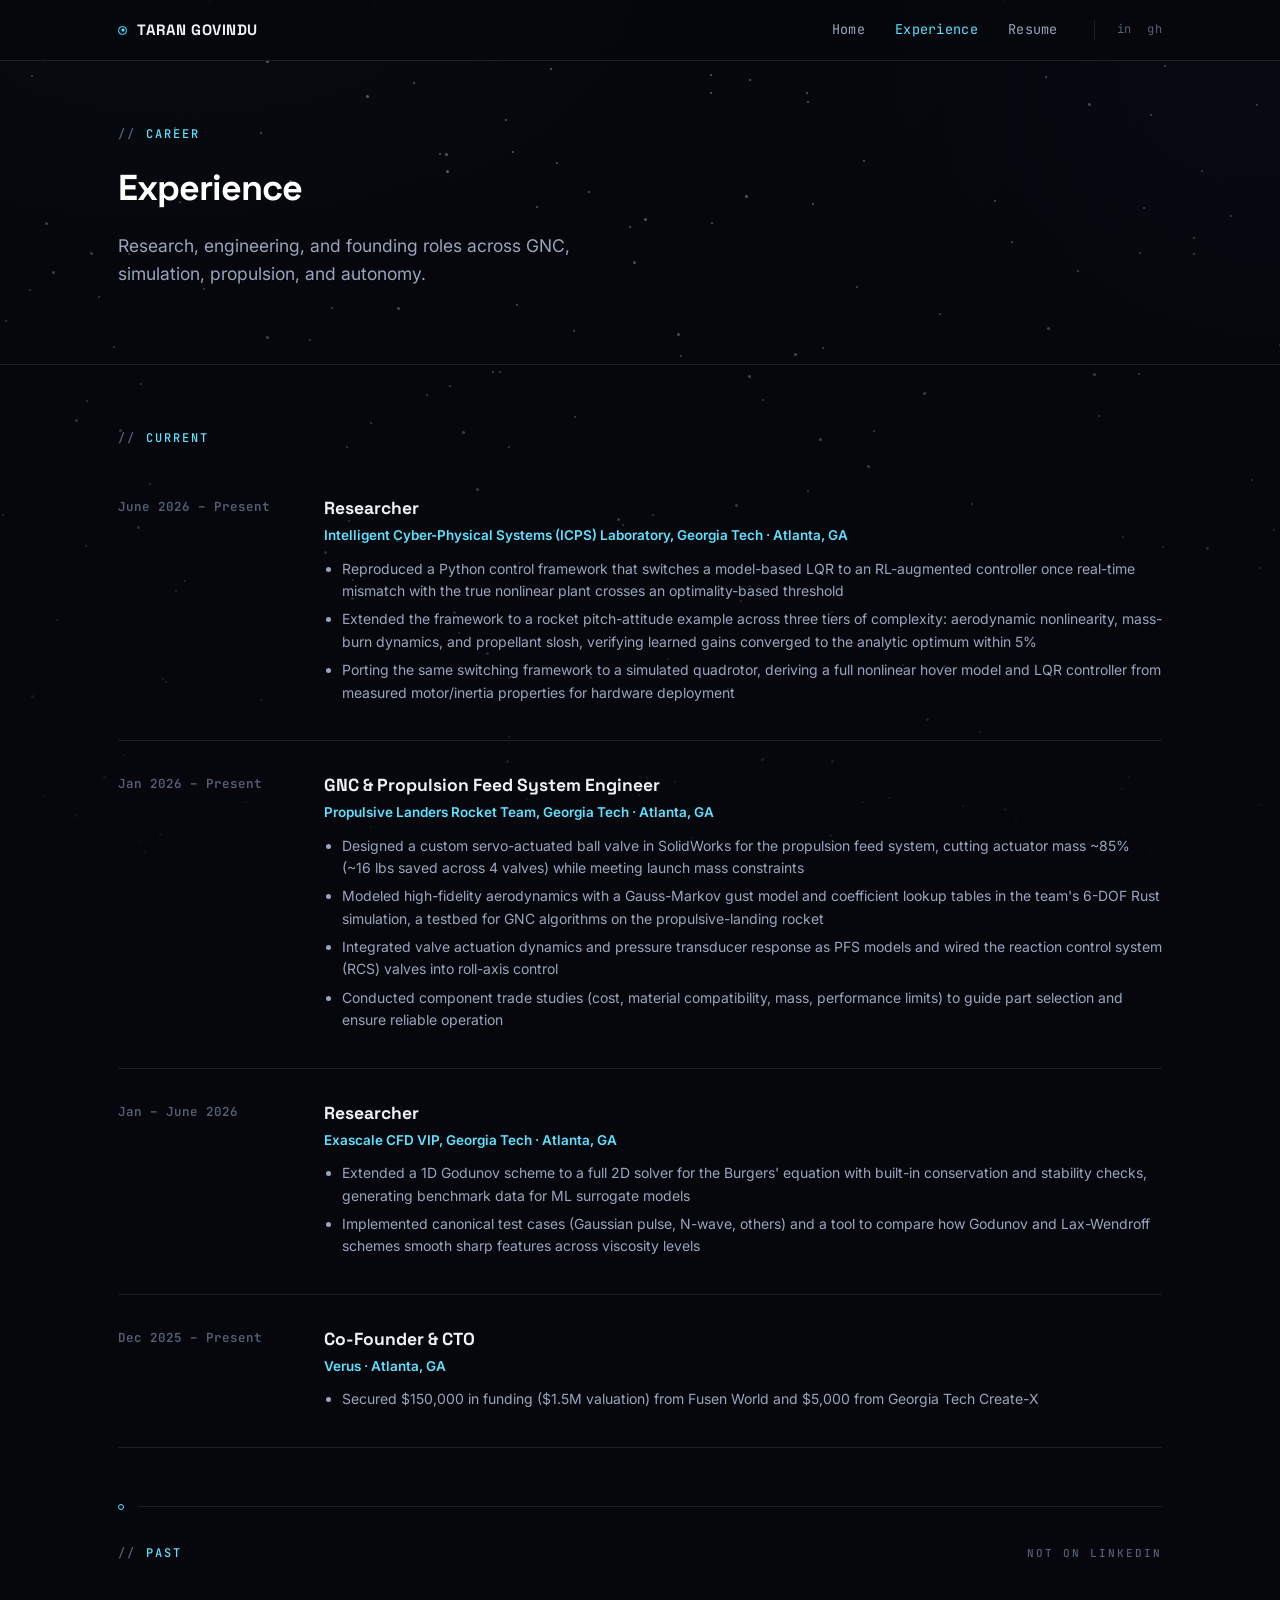
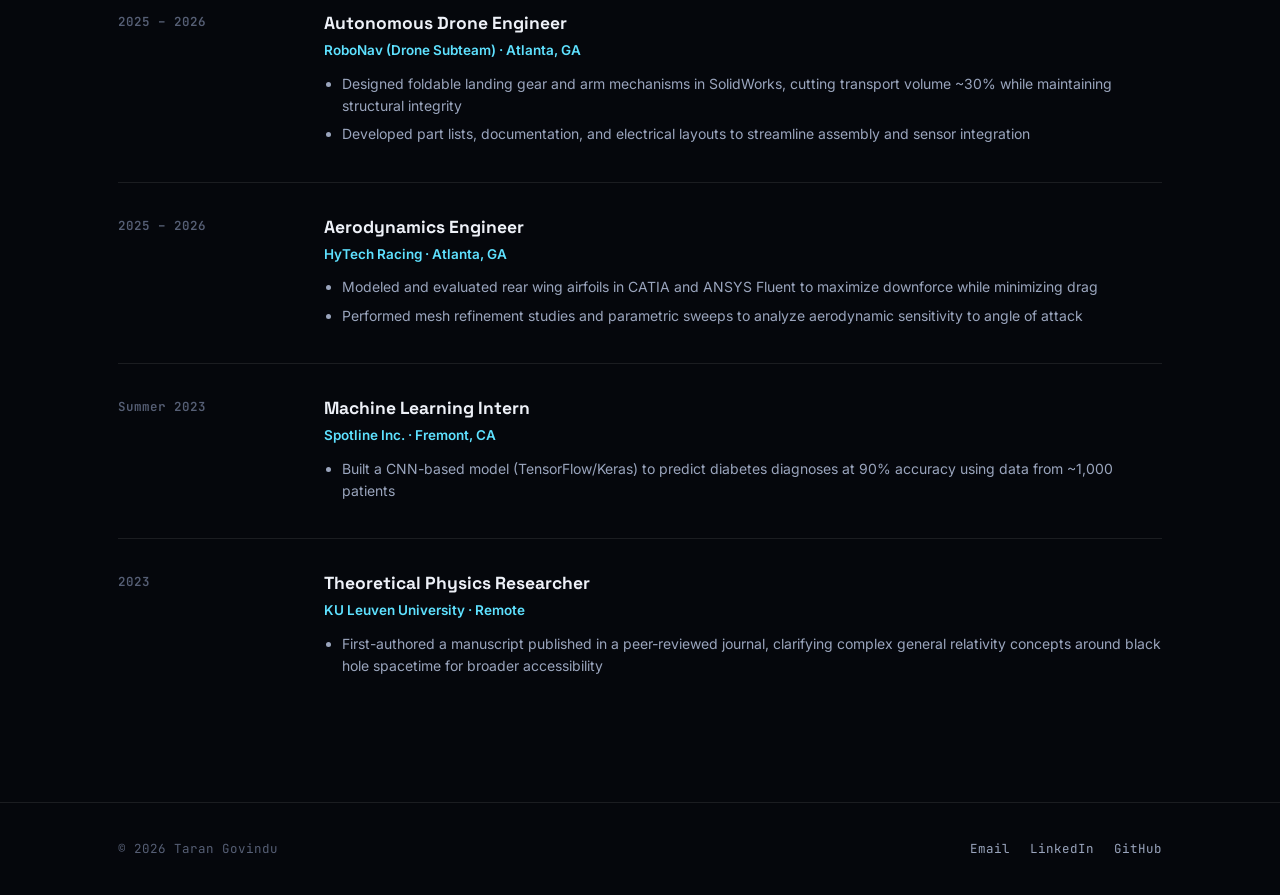
==== commit b89b167c: "Add files via upload" ====
--- a/experience.html
+++ b/experience.html
@@ -90,9 +90,7 @@
         <div class="exp-role">Co-Founder &amp; CTO</div>
         <div class="exp-org">Verus · Atlanta, GA</div>
         <ul>
-          <li>Conducted 40+ customer discovery interviews and demos with construction/facilities teams to validate analysis requirements and iterate on feedback</li>
-          <li>Built a CNN-based classifier in Python to detect subsurface delamination in bridge decks from GPR data; built a synthetic data pipeline (gprMax FDTD) generating ~50,000 labeled training signals</li>
-          <li>Secured $150,000 in funding ($1.5M valuation) from Fusen World + $5,000 from Georgia Tech Create-X; accepted into GT's I2P program, top ~10% of YC Winter 2025 applicants</li>
+          <li>Secured $150,000 in funding ($1.5M valuation) from Fusen World and $5,000 from Georgia Tech Create-X</li>
         </ul>
       </div>
     </div>
--- a/style.css
+++ b/style.css
@@ -120,6 +120,9 @@
 section{padding:64px 0;}
 section.bordered{border-bottom:1px solid var(--border);}
 .section-title{font-family:var(--display); font-size:28px; font-weight:700; margin:0 0 16px; letter-spacing:-0.4px;}
+.section-title-row{display:flex; align-items:center; justify-content:space-between; gap:16px; flex-wrap:wrap;}
+.section-title-row .section-title{margin:0 0 16px;}
+.btn-sm{padding:9px 16px; font-size:12px; white-space:nowrap;}
 
 /* orbit divider */
 .orbit-divider{
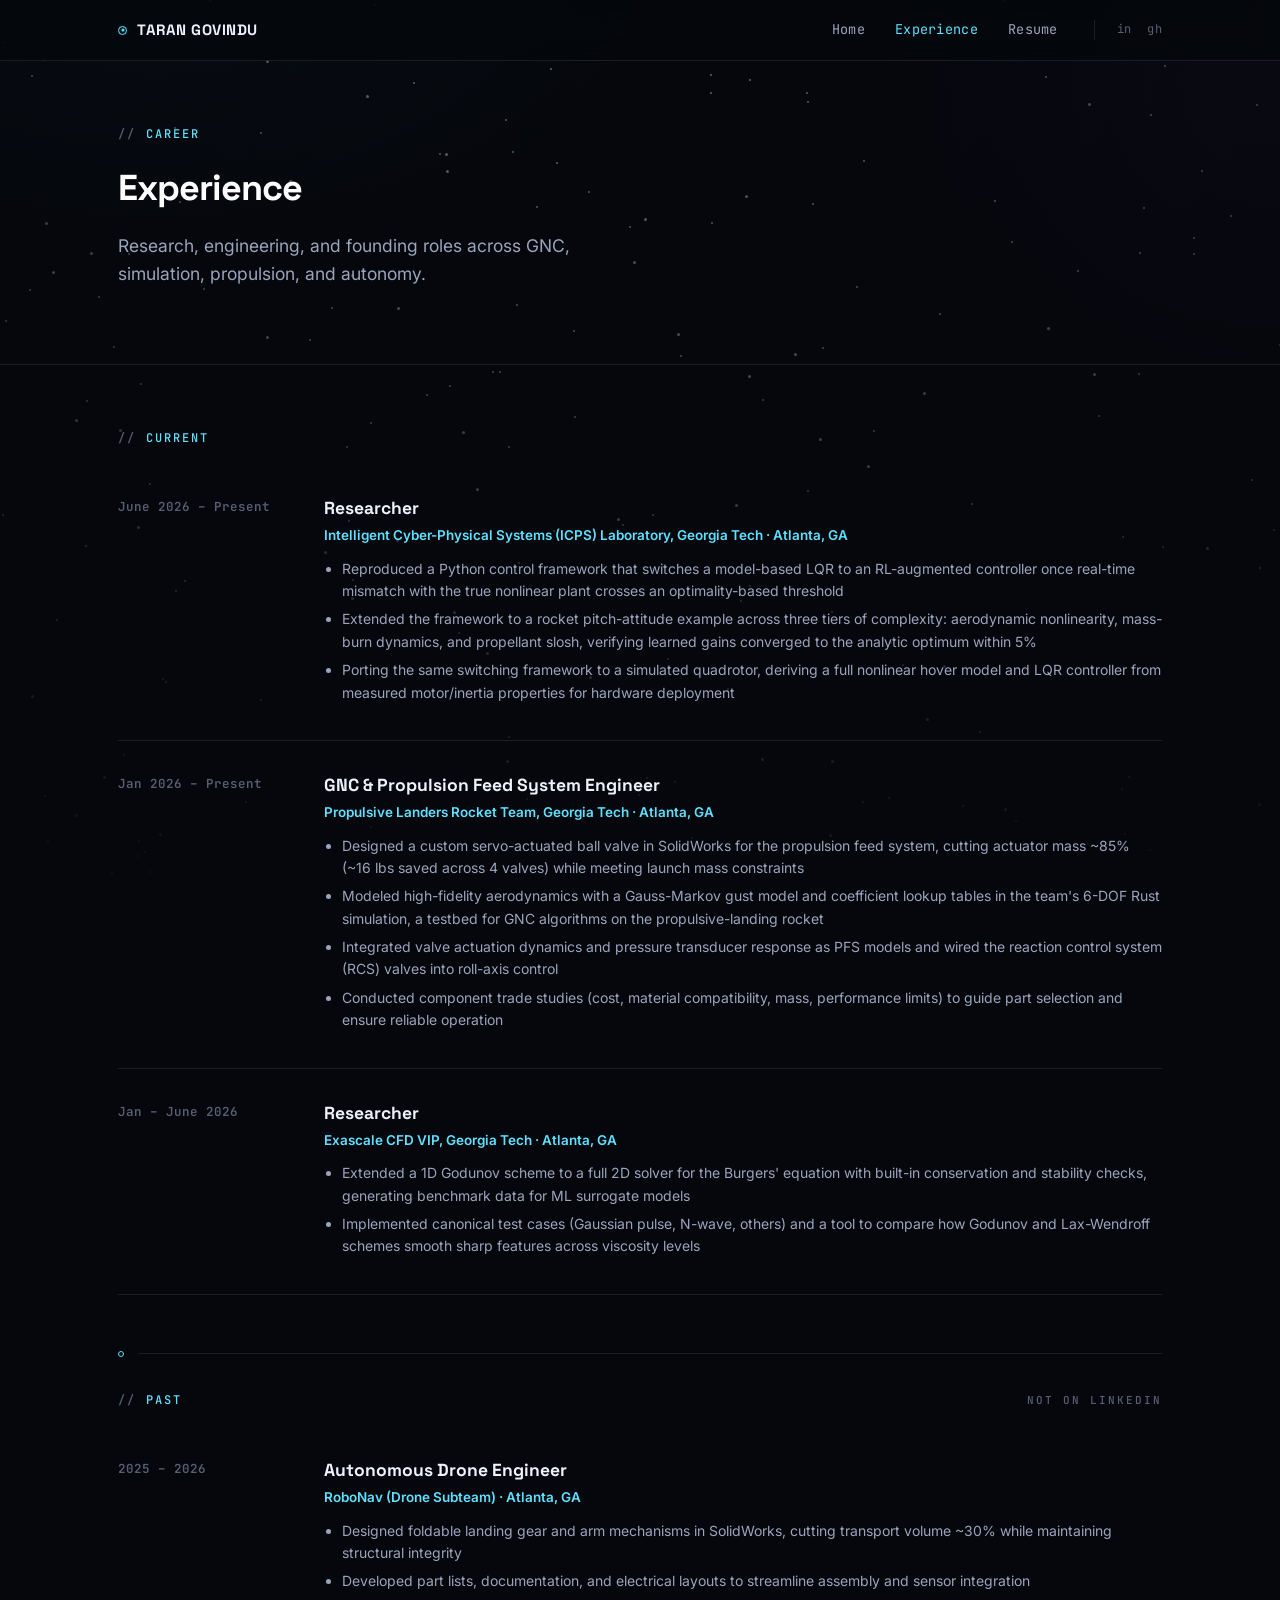
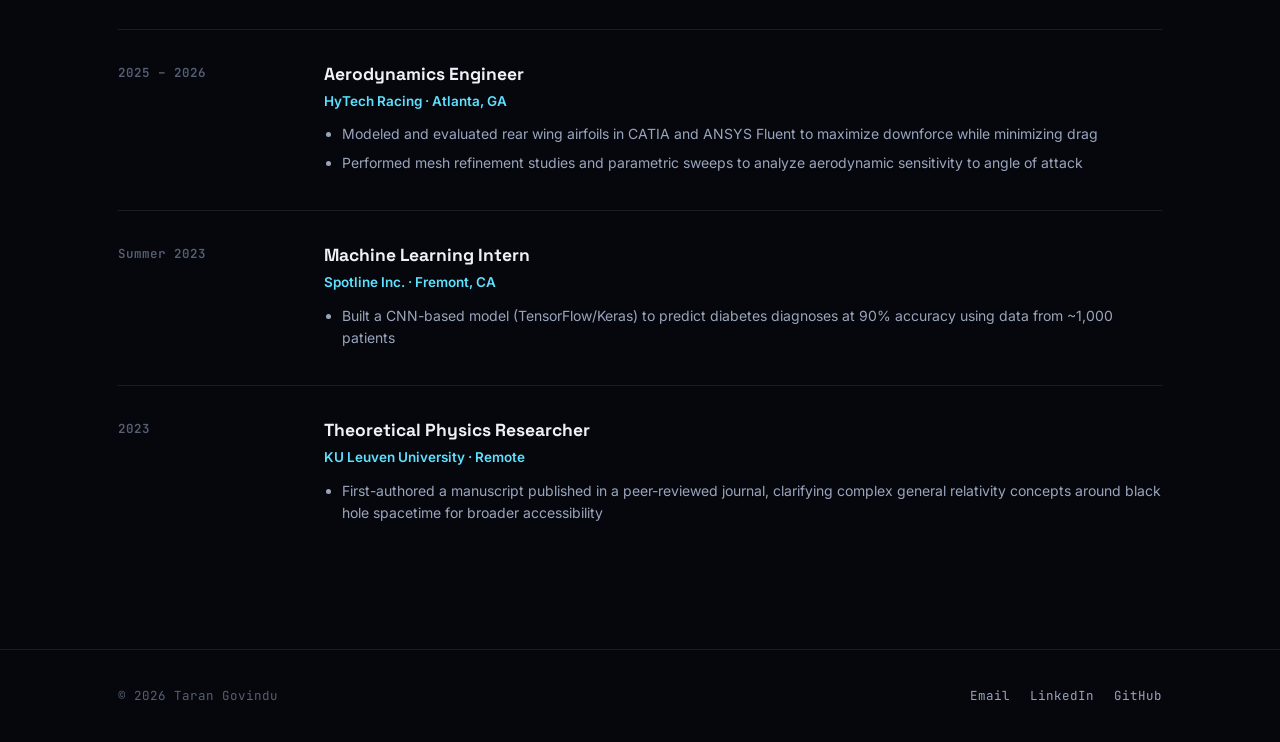
==== commit 0dbe43d6: "Remove co-founder/startup entry from experience page Co-Authored-By: Claude Opus 5.5 <noreply@anthro" ====
--- a/experience.html
+++ b/experience.html
@@ -84,17 +84,6 @@
       </div>
     </div>
 
-    <div class="exp-item">
-      <div class="exp-date">Dec 2025 – Present</div>
-      <div>
-        <div class="exp-role">Co-Founder &amp; CTO</div>
-        <div class="exp-org">Verus · Atlanta, GA</div>
-        <ul>
-          <li>Secured $150,000 in funding ($1.5M valuation) from Fusen World and $5,000 from Georgia Tech Create-X</li>
-        </ul>
-      </div>
-    </div>
-
     <div style="margin-top:12px; padding-top:44px;">
       <div class="orbit-divider"><span class="node"></span><span class="line"></span></div>
       <div class="eyebrow">Past <span class="idx">not on LinkedIn</span></div>
